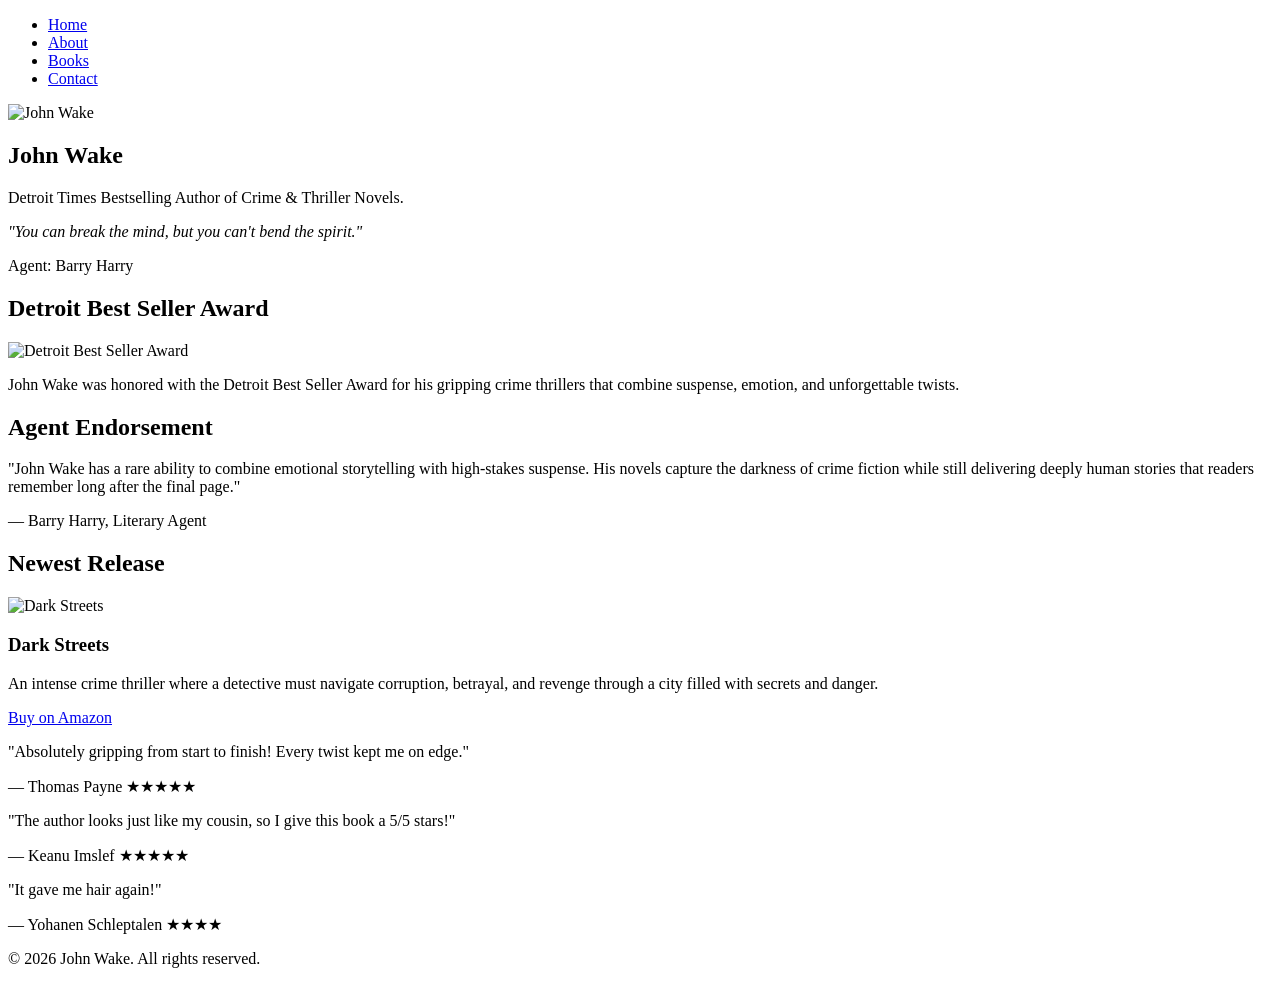
==== index.html @ 77ed14b3 "Upload Website files" ====
<!DOCTYPE html>
<html lang="en">
<head>
<meta charset="UTF-8">
<meta name="viewport" content="width=device-width, initial-scale=1.0">
<title>John Wake - Author</title>
<link rel="stylesheet" href="css/style.css">
</head>
<body>
<div class="container">

    <!-- Navigation -->
    <header>
        <nav class="navbar">
            <ul>
                <li><a href="index.html">Home</a></li>
                <li><a href="about.html">About</a></li>
                <li><a href="books.html">Books</a></li>
                <li><a href="contact.html">Contact</a></li>
            </ul>
        </nav>
    </header>

    <!-- Hero Section -->
    <section class="hero">
        <div class="hero-img">
            <img src="images/johnwake.jpg" alt="John Wake">
        </div>
        <div class="hero-text">
            <h1>John Wake</h1>
            <p>Detroit Times Bestselling Author of Crime & Thriller Novels.</p>
            <p><em>"You can break the mind, but you can't bend the spirit."</em></p>
            <p>Agent: Barry Harry</p>
        </div>
    </section>

    <!-- Detroit Best Seller Award -->
    <section class="awards">
        <h2>Detroit Best Seller Award</h2>
        <img src="images/detroitaward.jpg" alt="Detroit Best Seller Award" class="award-img">
        <p class="award-text">
            John Wake was honored with the Detroit Best Seller Award for his gripping
            crime thrillers that combine suspense, emotion, and unforgettable twists.
        </p>
    </section>

    <!-- Agent Endorsement -->
    <section class="endorsement">
        <h2>Agent Endorsement</h2>
        <div class="quote">
            <p>
            "John Wake has a rare ability to combine emotional storytelling with
            high-stakes suspense. His novels capture the darkness of crime fiction
            while still delivering deeply human stories that readers remember long
            after the final page."
            </p>
            <p class="quote-author">
            — Barry Harry, Literary Agent
            </p>
        </div>
    </section>

    <!-- Newest Book with Multiple Reviews -->
    <section class="featured-book-review">
        <h2>Newest Release</h2>
        <div class="featured-book-container">
            <div class="book-left">
                <img src="images/b3.jpg" alt="Dark Streets">
                <h3>Dark Streets</h3>
                <p>
                    An intense crime thriller where a detective must navigate corruption,
                    betrayal, and revenge through a city filled with secrets and danger.
                </p>
                <a href="https://www.amazon.com" target="_blank" class="btn">Buy on Amazon</a>
            </div>

            <div class="review-right">
                <div class="review">
                    <p>"Absolutely gripping from start to finish! Every twist kept me on edge."</p>
                    <p class="review-author">— Thomas Payne ★★★★★</p>
                </div>
                <div class="review">
                    <p>"The author looks just like my cousin, so I give this book a 5/5 stars!"</p>
                    <p class="review-author">— Keanu Imslef ★★★★★</p>
                </div>
                <div class="review">
                    <p>"It gave me hair again!"</p>
                    <p class="review-author">— Yohanen Schleptalen ★★★★</p>
                </div>
            </div>
        </div>
    </section>  

    <!-- Footer -->
    <footer>
        <p>&copy; 2026 John Wake. All rights reserved.</p>
    </footer>

</div>
</body>
</html>
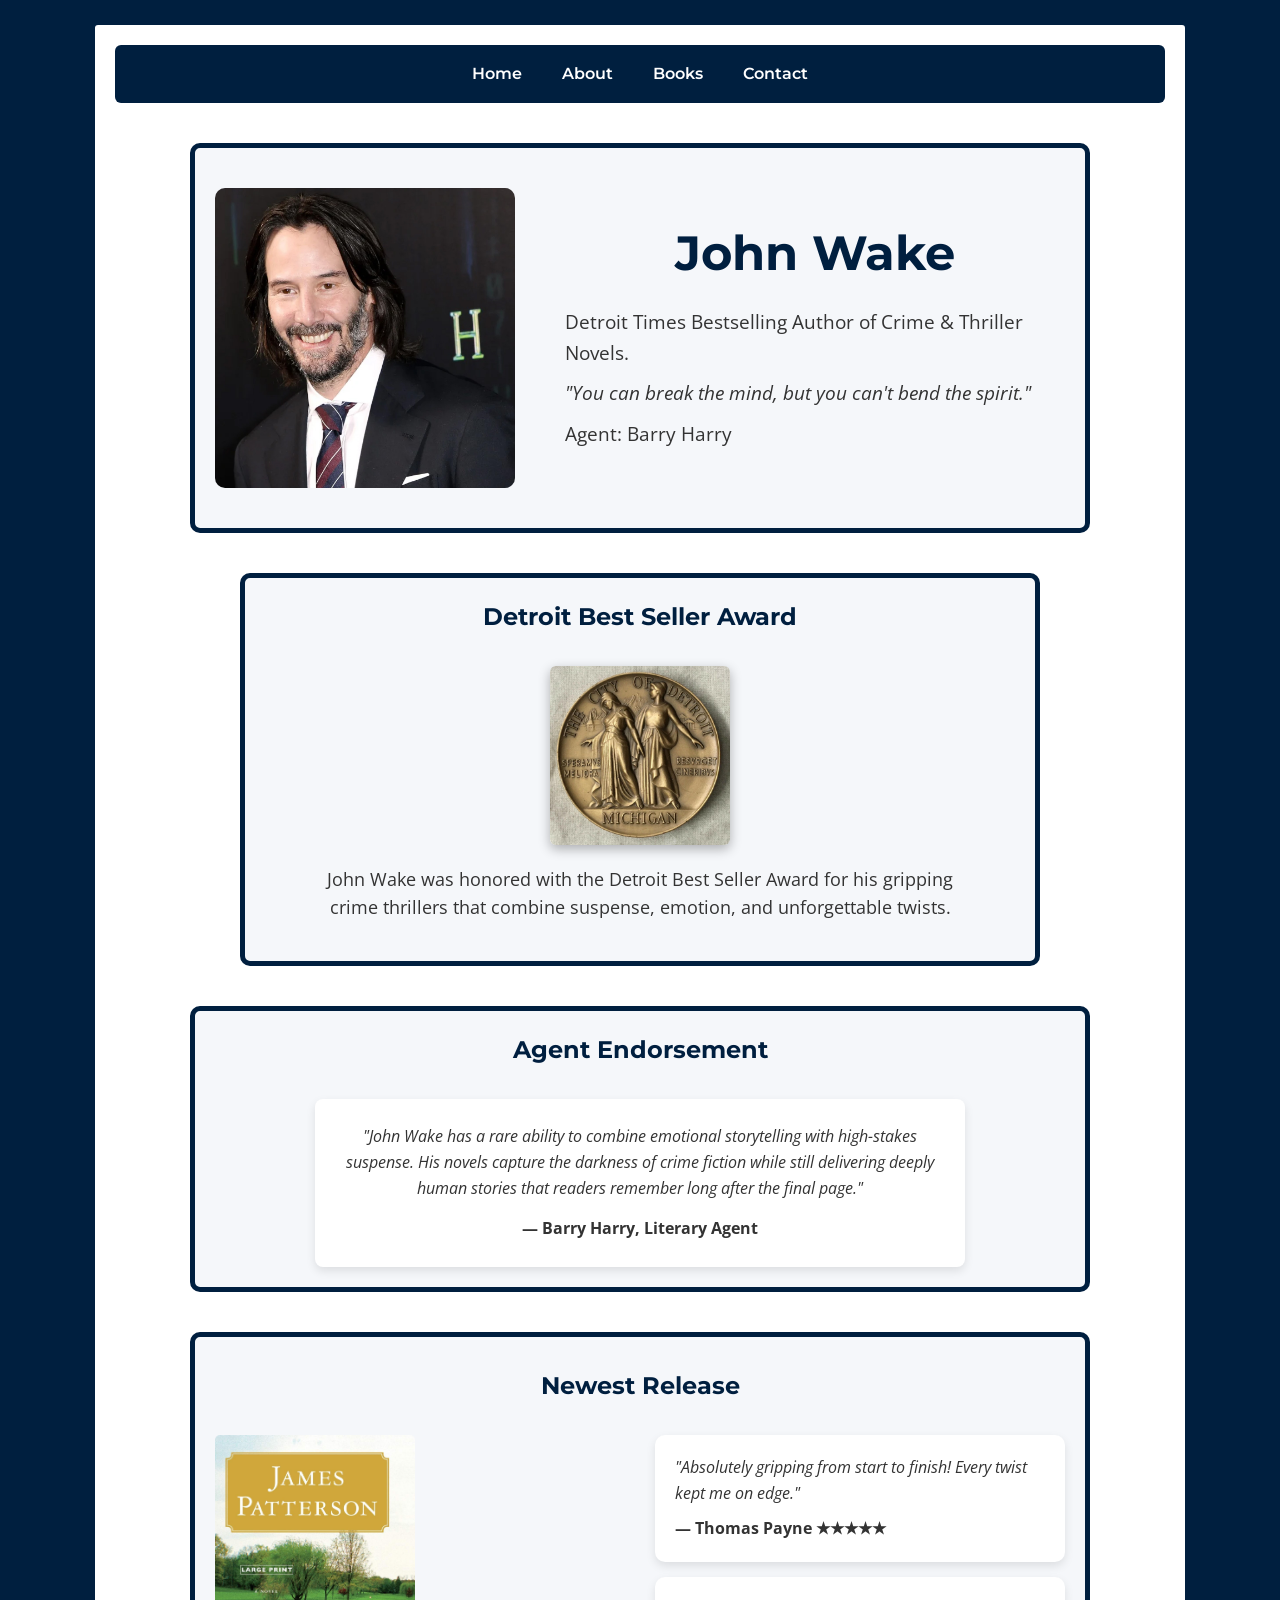
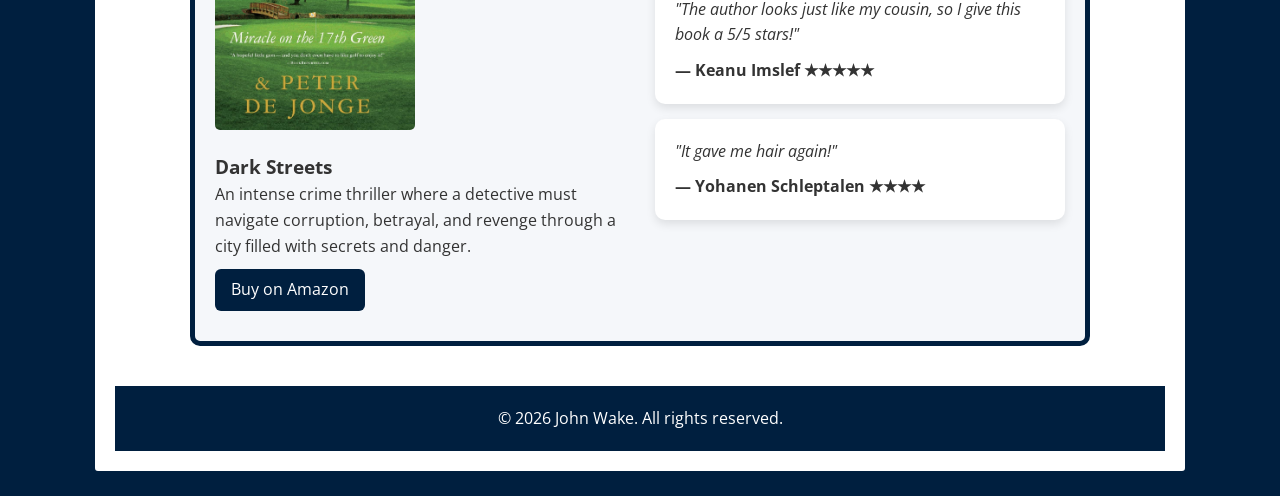
==== commit 165841f9: "Update index.html" ====
--- a/index.html
+++ b/index.html
@@ -98,4 +98,4 @@
 
 </div>
 </body>
-</html>+</html>
--- a/css/style.css
+++ b/css/style.css
@@ -0,0 +1,382 @@
+@import url('https://fonts.googleapis.com/css2?family=Montserrat:wght@600&family=Open+Sans:wght@400;600&display=swap');
+
+* {
+    margin: 0;
+    padding: 0;
+    box-sizing: border-box;
+}
+
+body {
+    background-color: #001f3f;
+    display: flex;
+    justify-content: center;
+    padding: 20px;
+    font-family: 'Open Sans', sans-serif;
+    line-height: 1.6;
+    color: #333;
+}
+
+.container {
+    background-color: white;
+    width: 100%;
+    max-width: 1100px;
+    padding: 20px;
+    border-radius: 8px;
+    border: 5px solid #001f3f;
+}
+
+.navbar {
+    background-color: #001f3f;
+    padding: 1rem 0;
+    position: sticky;
+    top: 0;
+    z-index: 100;
+    border-radius: 6px;
+}
+
+.navbar ul {
+    display: flex;
+    justify-content: center;
+    list-style: none;
+}
+
+.navbar li {
+    margin: 0 20px;
+}
+
+.navbar a {
+    color: white;
+    text-decoration: none;
+    font-weight: 600;
+    font-family: 'Montserrat', sans-serif;
+    transition: color 0.3s;
+}
+
+.navbar a:hover {
+    color: #cdd6e0;
+}
+
+.hero {
+    display: flex;
+    align-items: center;
+    justify-content: center;
+    gap: 50px;
+    padding: 40px 20px;
+    background-color: #f5f7fa;
+    border: 5px solid #001f3f;
+    border-radius: 10px;
+    max-width: 900px;
+    margin: 40px auto;
+}
+
+.hero-img img {
+    width: 300px;
+    border-radius: 10px;
+    display: block;
+}
+
+.hero-text h1 {
+    font-size: 3rem;
+    color: #001f3f;
+    margin-bottom: 15px;
+}
+
+.hero-text p {
+    font-size: 1.2rem;
+    margin-bottom: 10px;
+}
+
+.awards {
+    text-align: center;
+    padding: 20px 10px;
+    max-width: 800px;
+    margin: 40px auto;
+    border: 5px solid #001f3f;
+    border-radius: 10px;
+    background-color: #f5f7fa;
+}
+
+.award-img {
+    width: 180px;
+    max-width: 90%;
+    margin: 20px auto;
+    display: block;
+    border-radius: 6px;
+    box-shadow: 0 4px 12px rgba(0,0,0,0.3);
+}
+
+.award-text {
+    max-width: 650px;
+    margin: 20px auto;
+    font-size: 1.1rem;
+    line-height: 1.6;
+}
+
+.endorsement {
+    padding: 20px 20px;
+    text-align: center;
+    background: #f5f7fa;
+    border: 5px solid #001f3f;
+    border-radius: 10px;
+    max-width: 900px;
+    margin: 40px auto;
+}
+
+.quote {
+    max-width: 650px;
+    margin: auto;
+    font-style: italic;
+    background: white;
+    padding: 25px;
+    border-radius: 8px;
+    box-shadow: 0 4px 10px rgba(0,0,0,0.1);
+}
+
+.quote-author {
+    margin-top: 15px;
+    font-weight: bold;
+    font-style: normal;
+}
+
+.featured-book {
+    text-align: center;
+}
+
+.featured-book .book {
+    background: white;
+    color: #333;
+    padding: 30px;
+    border-radius: 10px;
+    max-width: 800px;
+    margin: 20px auto;
+    text-align: center;
+}
+
+.featured-book img {
+    width: 200px;
+    border-radius: 5px;
+    margin-bottom: 15px;
+}
+
+.books {
+    padding: 60px 20px;
+}
+
+.book-list {
+    display: flex;
+    justify-content: center;
+    gap: 40px;
+    flex-wrap: wrap;
+}
+
+.book {
+    background: white;
+    padding: 20px;
+    border-radius: 10px;
+    width: 250px;
+    text-align: center;
+    box-shadow: 0 4px 10px rgba(0,0,0,0.1);
+    transition: transform 0.3s;
+}
+
+.book:hover {
+    transform: translateY(-5px);
+}
+
+.book img {
+    width: 100%;
+    border-radius: 6px;
+    margin-bottom: 10px;
+}
+
+.book h3 {
+    font-family: 'Montserrat', sans-serif;
+    margin-bottom: 10px;
+}
+
+.btn {
+    display: inline-block;
+    margin-top: 10px;
+    padding: 8px 16px;
+    background-color: #001f3f;
+    color: white;
+    text-decoration: none;
+    border-radius: 6px;
+    transition: background 0.3s;
+}
+
+.btn:hover {
+    background-color: #001a35;
+}
+
+.contact {
+    padding: 60px 20px;
+    text-align: center;
+}
+
+.contact form {
+    display: flex;
+    flex-direction: column;
+    gap: 15px;
+    max-width: 400px;
+    margin: auto;
+}
+
+.contact input,
+.contact textarea {
+    padding: 10px;
+    border-radius: 6px;
+    border: 1px solid #ccc;
+}
+
+.contact button {
+    background-color: #001f3f;
+    color: white;
+    padding: 10px;
+    border: none;
+    border-radius: 6px;
+    cursor: pointer;
+}
+
+.contact button:hover {
+    background-color: #001a35;
+}
+
+#map {
+    margin-top: 30px;
+}
+
+.about {
+    max-width: 800px;
+    margin: auto;
+    padding: 40px 20px;
+    text-align: center;
+    background-color: #f5f7fa;
+}
+
+.about img {
+    width: 300px; /* bigger image specifically for About page */
+    border-radius: 10px;
+    margin: 20px 0;
+    box-shadow: 0 4px 12px rgba(0,0,0,0.2);
+}
+
+.about p:first-of-type {
+    font-size: 1.2rem; /* intro text slightly bigger */
+    margin-bottom: 20px;
+}
+
+.about p:nth-of-type(2) {
+    font-size: 1.1rem;
+    margin-bottom: 20px;
+}
+
+.about .highlight-box {
+    font-size: 1.15rem; /* emphasize quote */
+    background: white;
+    padding: 25px;
+    border-radius: 8px;
+    box-shadow: 0 4px 10px rgba(0,0,0,0.1);
+    margin-bottom: 20px;
+}
+
+.about p:last-of-type {
+    font-size: 1rem;
+}
+
+footer {
+    background-color: #001f3f;
+    color: white;
+    text-align: center;
+    padding: 20px;
+    margin-top: 40px;
+}
+
+section h1,
+section h2 {
+    text-align: center;
+    margin-bottom: 30px;
+    font-family: 'Montserrat', sans-serif;
+    color: #001f3f;
+}
+
+@media (max-width: 768px) {
+    .hero {
+        flex-direction: column;
+        text-align: center;
+        gap: 20px;
+    }
+
+    .hero-img img {
+        width: 200px;
+    }
+
+    .hero-text h1 {
+        font-size: 2.2rem;
+    }
+
+    .hero-text p {
+        font-size: 1rem;
+    }
+
+    .book-list {
+        flex-direction: column;
+        align-items: center;
+    }
+
+    .about img {
+        width: 150px;
+    }
+
+    .hero, .awards, .endorsement {
+        padding: 30px 15px;
+    }
+}
+
+.featured-book-review {
+    border: 5px solid #001f3f;
+    border-radius: 10px;
+    background-color: #f5f7fa;
+    padding: 30px 20px;
+    max-width: 900px;
+    margin: 40px auto;
+}
+
+.featured-book-container {
+    display: flex;
+    gap: 30px;
+    align-items: flex-start;
+    flex-wrap: wrap;
+}
+
+.book-left {
+    flex: 1 1 300px;
+    text-align: left;
+}
+
+.book-left img {
+    width: 200px;
+    border-radius: 5px;
+    margin-bottom: 15px;
+}
+
+.review-right {
+    flex: 1 1 300px;
+    display: flex;
+    flex-direction: column;
+    gap: 15px;
+}
+
+.review {
+    background: white;
+    padding: 20px;
+    border-radius: 10px;
+    box-shadow: 0 4px 10px rgba(0,0,0,0.1);
+    font-style: italic;
+}
+
+.review-author {
+    margin-top: 10px;
+    font-weight: bold;
+    font-style: normal;
+}
